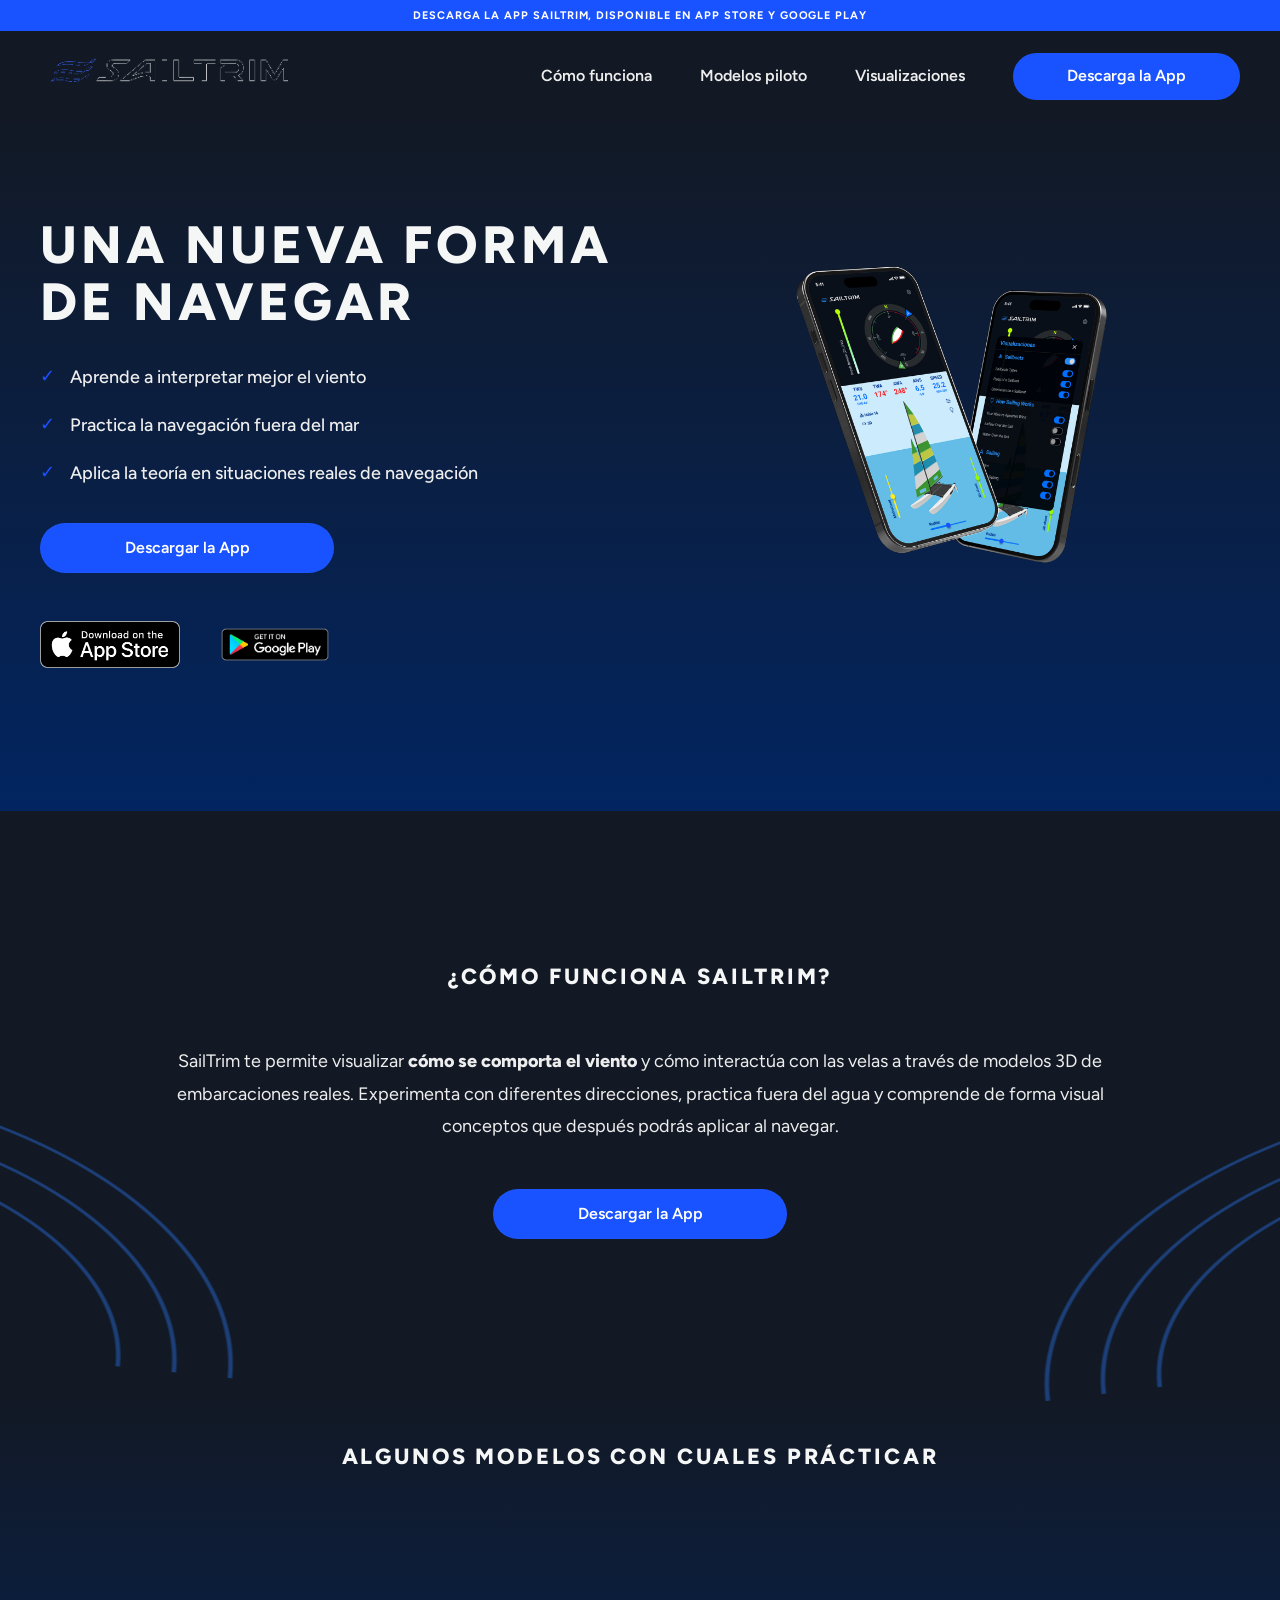
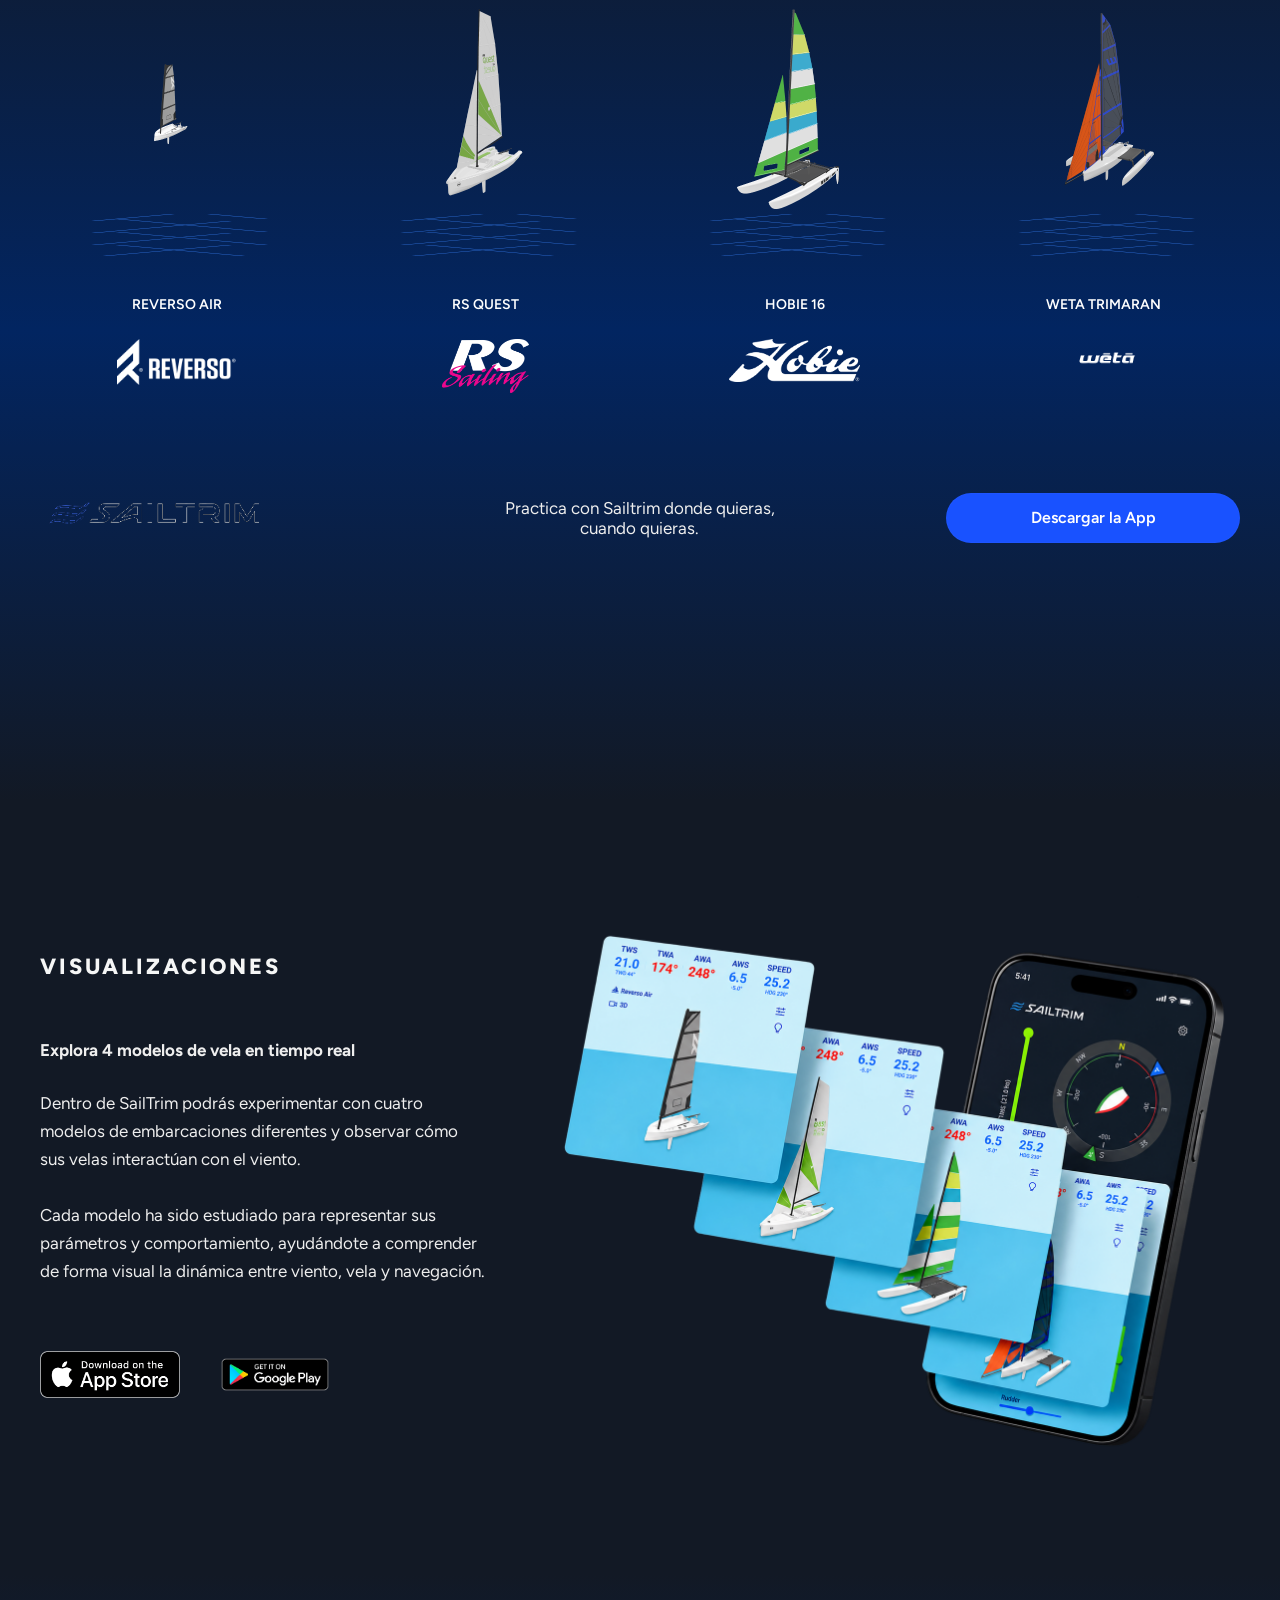
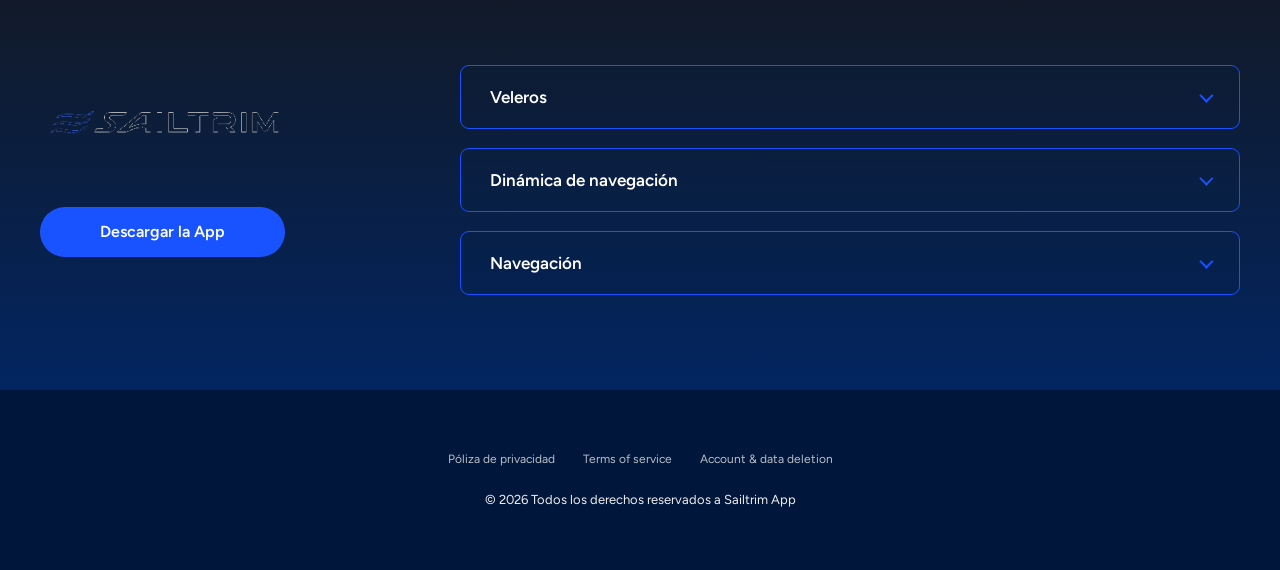
==== index.html @ f1d9adfe "Initial commit" ====
<!doctype html>
<html lang="es">
<head>
  <meta charset="utf-8">
  <meta name="viewport" content="width=device-width, initial-scale=1">
  <meta name="theme-color" content="#121925">
  <meta name="description" content="Sailtrim te ayuda a comprender de forma visual cómo interactúan el viento, las velas y el agua a través de modelos 3D de embarcaciones reales.">
  <title>Sailtrim — Una nueva forma de navegar</title>

  <link rel="preconnect" href="https://fonts.googleapis.com">
  <link rel="preconnect" href="https://fonts.gstatic.com" crossorigin>
  <link href="https://fonts.googleapis.com/css2?family=Figtree:wght@400;500;600;700;800&display=swap" rel="stylesheet">
  <link rel="stylesheet" href="styles.css">
</head>
<body>
  <div class="announcement">DESCARGA LA APP SAILTRIM, DISPONIBLE EN APP STORE Y GOOGLE PLAY</div>

  <header class="site-header">
    <div class="container nav-wrap">
      <a class="brand" href="#top" aria-label="Sailtrim, inicio">
        <img src="assets/sailtrim-logo.png" alt="Sailtrim">
      </a>

      <button class="menu-toggle" type="button" aria-expanded="false" aria-controls="main-nav" aria-label="Abrir menú">
        <span></span><span></span><span></span>
      </button>

      <nav id="main-nav" class="main-nav" aria-label="Navegación principal">
        <a href="#como-funciona">Cómo funciona</a>
        <a href="#modelos">Modelos piloto</a>
        <a href="#visualizaciones">Visualizaciones</a>
        <a class="button button-small" href="#descarga">Descarga la App</a>
      </nav>
    </div>
  </header>

  <main id="top">
    <section class="hero section-gradient">
      <div class="container hero-grid">
        <h1>UNA NUEVA FORMA<br>DE NAVEGAR</h1>

        <div class="hero-media" aria-hidden="true">
          <img src="assets/hero-phones.png" alt="">
        </div>

        <ul class="hero-points">
          <li>Aprende a interpretar mejor el viento</li>
          <li>Practica la navegación fuera del mar</li>
          <li>Aplica la teoría en situaciones reales de navegación</li>
        </ul>

        <a class="button hero-button" href="#descarga">Descargar la App</a>

        <div class="store-badges" aria-label="Tiendas de aplicaciones">
          <a href="#descarga" aria-label="App Store"><img src="assets/app-store.png" alt="Download on the App Store"></a>
          <a href="#descarga" aria-label="Google Play"><img src="assets/google-play.png" alt="Get it on Google Play"></a>
        </div>
      </div>
    </section>

    <section id="como-funciona" class="how-section wave-section">
      <div class="container narrow center">
        <h2>¿CÓMO FUNCIONA SAILTRIM?</h2>
        <p>SailTrim te permite visualizar <strong>cómo se comporta el viento</strong> y cómo interactúa con las velas a través de modelos 3D de embarcaciones reales. Experimenta con diferentes direcciones, practica fuera del agua y comprende de forma visual conceptos que después podrás aplicar al navegar.</p>
        <a class="button" href="#descarga">Descargar la App</a>
      </div>
    </section>

    <section id="modelos" class="boats-section section-gradient-long">
      <div class="container">
        <h2>ALGUNOS MODELOS CON CUALES PRÁCTICAR</h2>

        <div class="boat-grid">
          <article class="boat-card">
            <div class="boat-image"><img src="assets/reverso-air.png" alt="Reverso Air"></div>
            <h3>REVERSO AIR</h3>
            <img class="maker-logo reverso-logo" src="assets/reverso-logo.png" alt="Reverso">
          </article>

          <article class="boat-card">
            <div class="boat-image"><img src="assets/rs-quest.png" alt="RS Quest"></div>
            <h3>RS QUEST</h3>
            <img class="maker-logo rs-logo" src="assets/rs-sailing-logo.png" alt="RS Sailing">
          </article>

          <article class="boat-card">
            <div class="boat-image"><img src="assets/hobie-16.png" alt="Hobie 16"></div>
            <h3>HOBIE 16</h3>
            <img class="maker-logo hobie-logo" src="assets/hobie-logo.png" alt="Hobie">
          </article>

          <article class="boat-card">
            <div class="boat-image"><img src="assets/weta-trimaran.png" alt="Weta Trimaran"></div>
            <h3>WETA TRIMARAN</h3>
            <img class="maker-logo weta-logo" src="assets/weta-logo.png" alt="Weta">
          </article>
        </div>

        <div class="mid-cta" id="descarga">
          <img class="mid-logo" src="assets/sailtrim-logo.png" alt="Sailtrim">
          <p>Practica con Sailtrim donde quieras,<br>cuando quieras.</p>
          <a class="button" href="#stores">Descargar la App</a>
        </div>
      </div>
    </section>

    <section id="visualizaciones" class="visual-section">
      <div class="container visual-grid">
        <div class="visual-copy">
          <h2>VISUALIZACIONES</h2>
          <h3>Explora 4 modelos de vela en tiempo real</h3>
          <p>Dentro de SailTrim podrás experimentar con cuatro modelos de embarcaciones diferentes y observar cómo sus velas interactúan con el viento.</p>
          <p>Cada modelo ha sido estudiado para representar sus parámetros y comportamiento, ayudándote a comprender de forma visual la dinámica entre viento, vela y navegación.</p>
          <div id="stores" class="store-badges visual-badges">
            <a href="#" class="placeholder-link" aria-label="App Store"><img src="assets/app-store.png" alt="Download on the App Store"></a>
            <a href="#" class="placeholder-link" aria-label="Google Play"><img src="assets/google-play.png" alt="Get it on Google Play"></a>
          </div>
        </div>

        <div class="visual-media" aria-hidden="true">
          <img src="assets/visualizations.png" alt="">
        </div>
      </div>
    </section>

    <section class="learning-section section-gradient-bottom">
      <div class="container learning-grid">
        <div class="learning-brand">
          <img src="assets/sailtrim-logo.png" alt="Sailtrim">
          <a class="button" href="#stores">Descargar la App</a>
        </div>

        <div class="accordions">
          <details>
            <summary><span>Veleros</span><span class="chevron" aria-hidden="true"></span></summary>
            <p>Conoce los distintos tipos de veleros, sus partes esenciales y cómo orientarte a bordo para entender mejor tu embarcación antes de navegar.</p>
          </details>
          <details>
            <summary><span>Dinámica de navegación</span><span class="chevron" aria-hidden="true"></span></summary>
            <p>Explora cómo el viento, las velas y el agua trabajan en conjunto para generar el movimiento del velero y hacer posible la navegación.</p>
          </details>
          <details>
            <summary><span>Navegación</span><span class="chevron" aria-hidden="true"></span></summary>
            <p>Aprende a ajustar las velas, realizar maniobras y reconocer los distintos rumbos respecto al viento para poner en práctica los fundamentos de la navegación.</p>
          </details>
        </div>
      </div>
    </section>

    <section class="mobile-download-strip">
      <div class="container">
        <div class="mobile-download-row">
          <div class="round-mark" aria-hidden="true">≋</div>
          <p>Practica Sailtrim<br>donde quieras, cuando quieras.</p>
        </div>
        <a class="button" href="#stores">Descargar la App</a>
        <div class="store-badges">
          <a href="#" class="placeholder-link" aria-label="App Store"><img src="assets/app-store.png" alt="Download on the App Store"></a>
          <a href="#" class="placeholder-link" aria-label="Google Play"><img src="assets/google-play.png" alt="Get it on Google Play"></a>
        </div>
      </div>
    </section>
  </main>

  <footer class="site-footer">
    <div class="container footer-inner">
      <nav class="legal-links" aria-label="Enlaces legales">
        <a href="#" class="placeholder-link">Póliza de privacidad</a>
        <a href="#" class="placeholder-link">Terms of service</a>
        <a href="#" class="placeholder-link">Account &amp; data deletion</a>
      </nav>
      <p>© 2026 Todos los derechos reservados a Sailtrim App</p>
    </div>
  </footer>

  <script src="script.js"></script>
</body>
</html>
---- styles.css ----
:root {
  --bg: #121925;
  --blue-dark: #00163a;
  --blue-mid: #022561;
  --blue: #1952ff;
  --blue-soft: #3360ac;
  --text: #eeeeee;
  --text-strong: #f5f6f6;
  --muted: #d9dce3;
  --max: 1280px;
  --radius: 999px;
}

* { box-sizing: border-box; }
html { scroll-behavior: smooth; background: var(--bg); }
body {
  margin: 0;
  color: var(--text);
  background: var(--bg);
  font-family: "Figtree", system-ui, -apple-system, BlinkMacSystemFont, "Segoe UI", sans-serif;
  font-size: 18px;
  line-height: 1.55;
  -webkit-font-smoothing: antialiased;
  overflow-x: hidden;
}
img { display: block; max-width: 100%; }
a { color: inherit; }
button, a { -webkit-tap-highlight-color: transparent; }

.container {
  width: min(calc(100% - 80px), var(--max));
  margin-inline: auto;
}
.narrow { max-width: 940px; }
.center { text-align: center; }

.announcement {
  height: 31px;
  display: grid;
  place-items: center;
  padding-inline: 20px;
  background: var(--blue);
  color: white;
  font-size: 11px;
  line-height: 1;
  font-weight: 700;
  letter-spacing: .085em;
  text-align: center;
}

.site-header {
  height: 90px;
  background: var(--bg);
  position: relative;
  z-index: 20;
}
.nav-wrap {
  height: 100%;
  display: flex;
  align-items: center;
  justify-content: space-between;
  gap: 48px;
}
.brand img { width: 255px; height: auto; }
.main-nav {
  display: flex;
  align-items: center;
  gap: 48px;
  font-size: 16px;
  font-weight: 600;
}
.main-nav > a:not(.button) {
  text-decoration: none;
  white-space: nowrap;
  transition: opacity .2s ease;
}
.main-nav > a:not(.button):hover { opacity: .72; }
.menu-toggle { display: none; }

.button {
  display: inline-flex;
  align-items: center;
  justify-content: center;
  min-width: 294px;
  min-height: 50px;
  padding: 12px 28px;
  border: 0;
  border-radius: var(--radius);
  background: var(--blue);
  color: white;
  text-decoration: none;
  font-size: 16px;
  font-weight: 600;
  line-height: 1;
  box-shadow: 0 0 0 1px rgba(255,255,255,.02) inset;
  transition: transform .18s ease, filter .18s ease;
}
.button:hover { transform: translateY(-1px); filter: brightness(1.08); }
.button-small { min-width: 227px; min-height: 47px; }

.section-gradient {
  background: linear-gradient(180deg, var(--bg) 0%, var(--blue-mid) 100%);
}
.hero {
  min-height: 690px;
  padding: 60px 0 75px;
}
.hero-grid {
  display: grid;
  grid-template-columns: minmax(0, 1fr) minmax(480px, .95fr);
  grid-template-rows: auto auto auto auto;
  grid-template-areas:
    "heading media"
    "points media"
    "button media"
    "badges media";
  column-gap: 76px;
  align-items: start;
}
.hero h1 {
  grid-area: heading;
  margin: 36px 0 34px;
  color: var(--text-strong);
  font-size: clamp(46px, 4.1vw, 64px);
  line-height: 1.08;
  letter-spacing: .08em;
  font-weight: 800;
}
.hero-media {
  grid-area: media;
  align-self: center;
  justify-self: end;
  width: min(100%, 600px);
  margin-top: -24px;
}
.hero-media img { width: 100%; }
.hero-points {
  grid-area: points;
  list-style: none;
  margin: 0 0 35px;
  padding: 0;
  display: grid;
  gap: 20px;
  font-size: 18px;
  font-weight: 500;
}
.hero-points li {
  position: relative;
  padding-left: 30px;
}
.hero-points li::before {
  content: "✓";
  position: absolute;
  left: 0;
  top: -1px;
  color: var(--blue);
  font-weight: 700;
}
.hero-button { grid-area: button; justify-self: start; margin-bottom: 48px; }
.store-badges {
  grid-area: badges;
  display: flex;
  align-items: center;
  gap: 34px;
}
.store-badges a { display: block; }
.store-badges img { width: auto; height: 47px; }

.how-section {
  min-height: 590px;
  display: flex;
  align-items: center;
  padding: 92px 0 102px;
  position: relative;
  isolation: isolate;
  background: var(--bg);
  overflow: hidden;
}
.wave-section::before,
.wave-section::after {
  content: "";
  position: absolute;
  width: 470px;
  height: 260px;
  opacity: .55;
  background:
    radial-gradient(120% 120% at 0 100%, transparent 60%, #255ebc 60.4% 60.8%, transparent 61.2%),
    radial-gradient(120% 120% at 0 100%, transparent 70%, #255ebc 70.4% 70.8%, transparent 71.2%),
    radial-gradient(120% 120% at 0 100%, transparent 80%, #255ebc 80.4% 80.8%, transparent 81.2%);
  pointer-events: none;
  z-index: -1;
}
.wave-section::before { left: -210px; bottom: 45px; transform: rotate(6deg); }
.wave-section::after { right: -205px; bottom: 26px; transform: scaleX(-1) rotate(7deg); }
.how-section h2,
.boats-section > .container > h2,
.visual-copy h2 {
  margin: 0;
  color: var(--text-strong);
  font-size: 22px;
  line-height: 1.25;
  letter-spacing: .13em;
  font-weight: 800;
}
.how-section p {
  margin: 55px auto 47px;
  max-width: 930px;
  font-size: 18px;
  line-height: 1.8;
}
.how-section strong { font-weight: 800; }

.section-gradient-long {
  background: linear-gradient(180deg, var(--bg) 0%, var(--blue-mid) 53%, var(--bg) 100%);
}
.boats-section {
  padding: 42px 0 110px;
  min-height: 1000px;
}
.boats-section > .container > h2 {
  text-align: center;
  margin-bottom: 60px;
}
.boat-grid {
  display: grid;
  grid-template-columns: repeat(4, minmax(0, 1fr));
  gap: 36px;
}
.boat-card {
  min-width: 0;
  text-align: center;
  display: flex;
  flex-direction: column;
  align-items: center;
}
.boat-image {
  width: 100%;
  height: 350px;
  display: grid;
  place-items: center;
  position: relative;
}
.boat-image::after {
  content: "";
  position: absolute;
  left: 7%;
  right: 7%;
  bottom: 25px;
  height: 42px;
  opacity: .55;
  background:
    linear-gradient(175deg, transparent 44%, #255ebc 45% 47%, transparent 48%) 0 7px / 100% 12px,
    linear-gradient(185deg, transparent 44%, #255ebc 45% 47%, transparent 48%) 0 18px / 100% 13px;
}
.boat-image img {
  max-width: 94%;
  max-height: 345px;
  position: relative;
  z-index: 1;
  object-fit: contain;
}
.boat-card h3 {
  margin: 13px 0 24px;
  color: white;
  font-size: 14px;
  font-weight: 600;
}
.maker-logo { object-fit: contain; height: 46px; width: auto; }
.rs-logo { height: 54px; }
.hobie-logo { height: 43px; }
.weta-logo { height: 38px; }

.mid-cta {
  margin-top: 100px;
  display: grid;
  grid-template-columns: 1fr 1fr 1fr;
  align-items: center;
  gap: 40px;
}
.mid-logo { width: 225px; justify-self: start; }
.mid-cta p {
  margin: 0;
  text-align: center;
  font-size: 17px;
  line-height: 1.2;
}
.mid-cta .button { justify-self: end; }

.visual-section {
  padding: 95px 0 120px;
  background: var(--bg);
}
.visual-grid {
  display: grid;
  grid-template-columns: minmax(0, .78fr) minmax(500px, 1.22fr);
  align-items: center;
  gap: 55px;
}
.visual-copy { max-width: 520px; }
.visual-copy h2 { margin-bottom: 56px; }
.visual-copy h3 {
  margin: 0 0 26px;
  font-size: 17px;
  font-weight: 700;
}
.visual-copy p {
  margin: 0 0 28px;
  line-height: 1.65;
  font-size: 17px;
}
.visual-badges { margin-top: 65px; }
.visual-media img { width: 100%; }

.section-gradient-bottom {
  background: linear-gradient(180deg, var(--bg) 0%, var(--blue-mid) 100%);
}
.learning-section { padding: 90px 0 95px; }
.learning-grid {
  display: grid;
  grid-template-columns: 340px minmax(0, 1fr);
  gap: 80px;
  align-items: center;
}
.learning-brand {
  display: flex;
  flex-direction: column;
  align-items: flex-start;
  gap: 55px;
}
.learning-brand img { width: 245px; }
.learning-brand .button { min-width: 245px; }
.accordions { display: grid; gap: 19px; }
details {
  border: 1px solid var(--blue);
  border-radius: 9px;
  overflow: hidden;
  background: rgba(8, 30, 69, .11);
}
summary {
  min-height: 62px;
  padding: 0 29px;
  display: flex;
  align-items: center;
  justify-content: space-between;
  gap: 20px;
  color: white;
  cursor: pointer;
  list-style: none;
  font-size: 17px;
  font-weight: 600;
}
summary::-webkit-details-marker { display: none; }
.chevron {
  width: 10px;
  height: 10px;
  border-right: 2px solid var(--blue);
  border-bottom: 2px solid var(--blue);
  transform: rotate(45deg) translateY(-2px);
  transition: transform .2s ease;
}
details[open] .chevron { transform: rotate(225deg) translate(-2px,-2px); }
details p {
  margin: 0;
  padding: 0 29px 25px;
  color: var(--muted);
  font-size: 16px;
  line-height: 1.55;
}

.mobile-download-strip { display: none; }
.site-footer {
  min-height: 180px;
  display: grid;
  align-items: center;
  background: var(--blue-dark);
}
.footer-inner {
  text-align: center;
  font-size: 13px;
}
.footer-inner p { margin: 0; }
.legal-links {
  display: flex;
  justify-content: center;
  gap: 28px;
  margin-bottom: 22px;
  font-size: 12px;
}
.legal-links a { text-decoration: none; opacity: .78; }
.legal-links a:hover { opacity: 1; }

@media (max-width: 1100px) {
  .container { width: min(calc(100% - 48px), var(--max)); }
  .main-nav { gap: 25px; }
  .brand img { width: 220px; }
  .button-small { min-width: 185px; }
  .hero-grid { grid-template-columns: minmax(0, 1fr) minmax(400px, .9fr); gap: 40px; }
  .boat-grid { gap: 18px; }
  .boat-image { height: 290px; }
  .visual-grid { grid-template-columns: minmax(0, .8fr) minmax(440px, 1.2fr); }
}

@media (max-width: 820px) {
  body { font-size: 15px; }
  .container { width: min(calc(100% - 34px), 680px); }
  .announcement {
    height: 23px;
    padding-inline: 6px;
    font-size: 7.5px;
    letter-spacing: .075em;
  }
  .site-header { height: 63px; }
  .brand img { width: 127px; }
  .menu-toggle {
    width: 38px;
    height: 38px;
    padding: 9px;
    display: flex;
    flex-direction: column;
    justify-content: center;
    gap: 4px;
    border: 0;
    background: transparent;
    cursor: pointer;
  }
  .menu-toggle span { display: block; height: 2px; background: white; border-radius: 2px; }
  .main-nav {
    position: absolute;
    top: 63px;
    left: 0;
    right: 0;
    padding: 20px 18px 24px;
    background: rgba(18,25,37,.98);
    border-top: 1px solid rgba(255,255,255,.08);
    display: none;
    flex-direction: column;
    align-items: stretch;
    gap: 8px;
    box-shadow: 0 20px 45px rgba(0,0,0,.25);
  }
  .main-nav.open { display: flex; }
  .main-nav > a:not(.button) { padding: 10px 6px; }
  .main-nav .button { margin-top: 6px; width: 100%; }

  .button { min-width: 0; width: 100%; min-height: 43px; font-size: 12px; }

  .hero {
    min-height: 0;
    padding: 26px 0 60px;
  }
  .hero-grid {
    display: grid;
    grid-template-columns: 1fr;
    grid-template-areas:
      "heading"
      "media"
      "points"
      "button"
      "badges";
    gap: 0;
  }
  .hero h1 {
    margin: 4px 0 13px;
    text-align: center;
    font-size: 23px;
    line-height: 1.12;
    letter-spacing: .09em;
  }
  .hero-media {
    width: min(100%, 355px);
    margin: -14px auto 0;
    justify-self: center;
  }
  .hero-points {
    margin: 0 auto 25px;
    width: min(100%, 365px);
    gap: 12px;
    font-size: 13px;
  }
  .hero-points li { padding-left: 22px; }
  .hero-button { margin: 0 auto 24px; width: min(100%, 328px); justify-self: center; }
  .store-badges {
    justify-content: space-between;
    width: 100%;
    gap: 18px;
  }
  .store-badges img { height: 31px; max-width: 145px; }

  .how-section {
    min-height: 0;
    padding: 67px 0 66px;
  }
  .how-section h2,
  .boats-section > .container > h2,
  .visual-copy h2 {
    font-size: 15px;
    letter-spacing: .11em;
  }
  .how-section p {
    margin: 31px auto 32px;
    font-size: 13px;
    line-height: 1.55;
  }
  .how-section .button { width: min(100%, 328px); }
  .wave-section::before,
  .wave-section::after { width: 230px; height: 150px; opacity: .45; }
  .wave-section::before { left: -132px; bottom: 8px; }
  .wave-section::after { right: -135px; bottom: 6px; }

  .boats-section { padding: 56px 0 72px; }
  .boats-section > .container > h2 {
    max-width: 300px;
    margin: 0 auto 34px;
    line-height: 1.45;
  }
  .boat-grid { grid-template-columns: 1fr; gap: 34px; }
  .boat-image { height: 350px; }
  .boat-image img { max-height: 340px; max-width: 88%; }
  .boat-image::after { left: 8%; right: 8%; bottom: 18px; }
  .boat-card h3 { margin: 10px 0 15px; font-size: 11px; }
  .maker-logo { height: 34px; }
  .rs-logo { height: 39px; }
  .hobie-logo { height: 31px; }
  .weta-logo { height: 29px; }
  .mid-cta {
    margin-top: 65px;
    grid-template-columns: 1fr;
    gap: 22px;
    justify-items: center;
  }
  .mid-logo { display: none; }
  .mid-cta p { font-size: 12px; }
  .mid-cta .button { justify-self: center; width: min(100%, 328px); }

  .visual-section { padding: 67px 0 78px; }
  .visual-grid { grid-template-columns: 1fr; gap: 35px; }
  .visual-copy { max-width: none; }
  .visual-copy h2 { margin-bottom: 30px; text-align: center; }
  .visual-copy h3 { margin-bottom: 20px; font-size: 12px; }
  .visual-copy p { margin-bottom: 17px; font-size: 12px; line-height: 1.52; }
  .visual-badges { display: none; }
  .visual-media { width: calc(100% + 10px); margin-left: -5px; }

  .learning-section { padding: 0 0 60px; }
  .learning-grid { grid-template-columns: 1fr; gap: 50px; }
  .learning-brand { order: 2; align-items: center; gap: 28px; }
  .learning-brand img { width: 205px; }
  .learning-brand .button { width: min(100%, 328px); }
  .accordions { order: 1; gap: 14px; }
  details { border-radius: 6px; }
  summary { min-height: 44px; padding: 0 15px; font-size: 12px; }
  details p { padding: 0 15px 18px; font-size: 11.5px; line-height: 1.5; }

  .mobile-download-strip {
    display: block;
    padding: 0 0 35px;
    background: var(--blue-mid);
  }
  .mobile-download-row {
    display: flex;
    align-items: center;
    justify-content: center;
    gap: 14px;
    margin-bottom: 17px;
  }
  .mobile-download-row p { margin: 0; font-size: 11px; line-height: 1.2; }
  .round-mark {
    width: 37px;
    height: 37px;
    border-radius: 50%;
    background: var(--blue);
    display: grid;
    place-items: center;
    color: white;
    font-size: 27px;
    line-height: 1;
  }
  .mobile-download-strip .button { width: min(100%, 328px); margin: 0 auto 18px; display: flex; }
  .mobile-download-strip .store-badges { width: min(100%, 340px); margin-inline: auto; }

  .site-footer { min-height: 170px; }
  .footer-inner { font-size: 9px; }
  .legal-links {
    margin: 0 auto 30px;
    max-width: 330px;
    display: grid;
    gap: 8px;
    font-size: 10px;
  }
}

@media (max-width: 430px) {
  .container { width: calc(100% - 30px); }
  .boat-image { height: 330px; }
  .hero-media { width: 330px; max-width: 100%; }
  .store-badges img { height: 28px; }
}

@media (prefers-reduced-motion: reduce) {
  html { scroll-behavior: auto; }
  *, *::before, *::after { transition: none !important; }
}
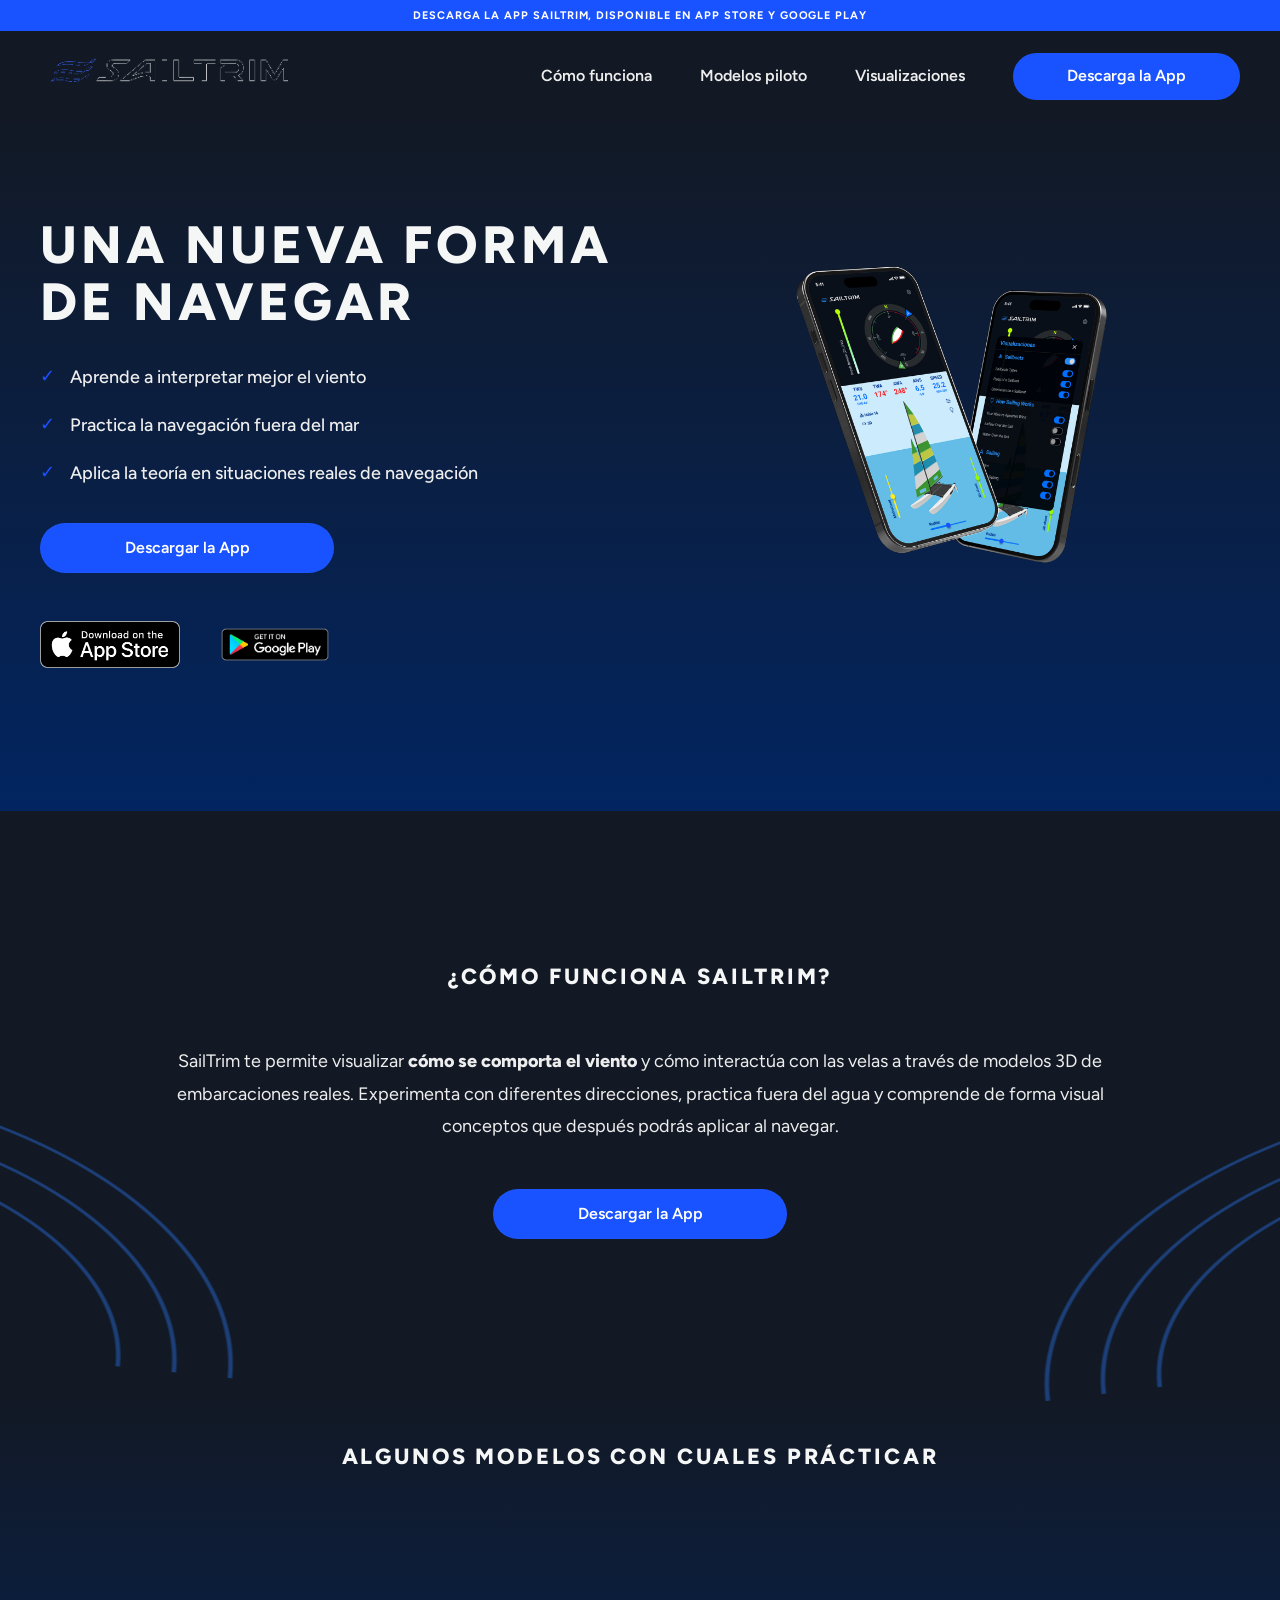
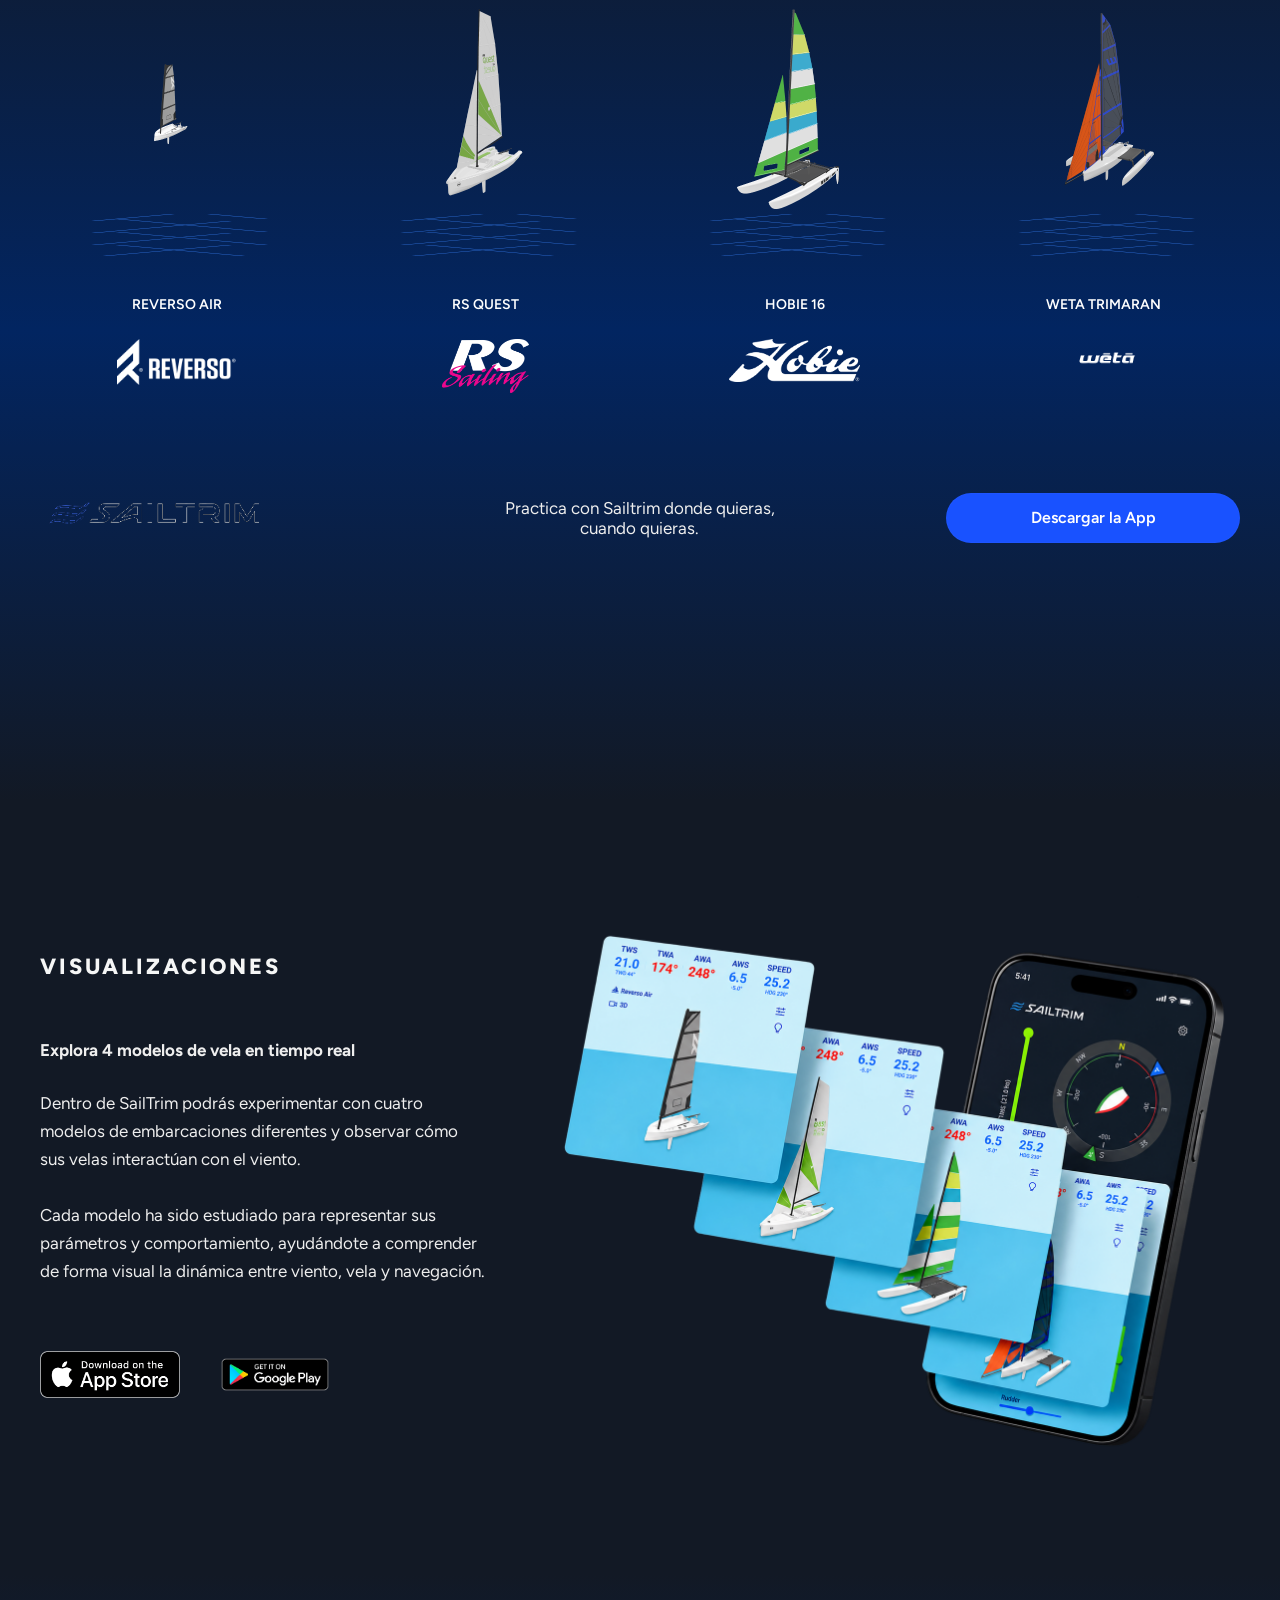
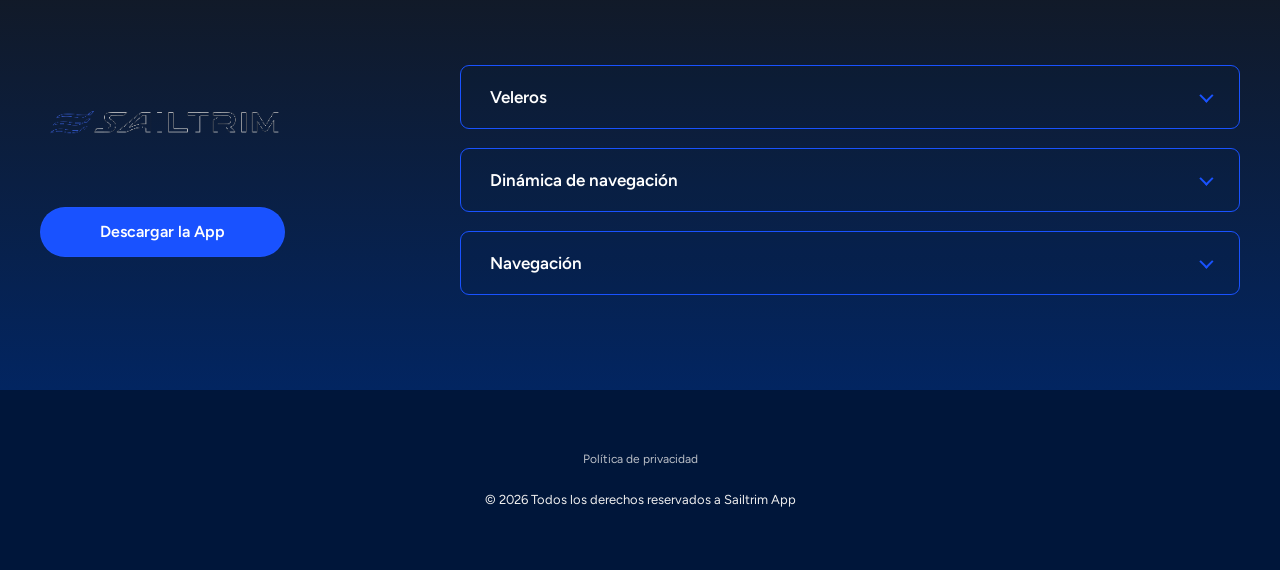
==== commit e724c617: "Add privacy policy and sailtrim QR code image - Introduced a new privacy policy document outlining d" ====
--- a/index.html
+++ b/index.html
@@ -165,9 +165,7 @@
   <footer class="site-footer">
     <div class="container footer-inner">
       <nav class="legal-links" aria-label="Enlaces legales">
-        <a href="#" class="placeholder-link">Póliza de privacidad</a>
-        <a href="#" class="placeholder-link">Terms of service</a>
-        <a href="#" class="placeholder-link">Account &amp; data deletion</a>
+        <a href="privacy.html">Política de privacidad</a>
       </nav>
       <p>© 2026 Todos los derechos reservados a Sailtrim App</p>
     </div>
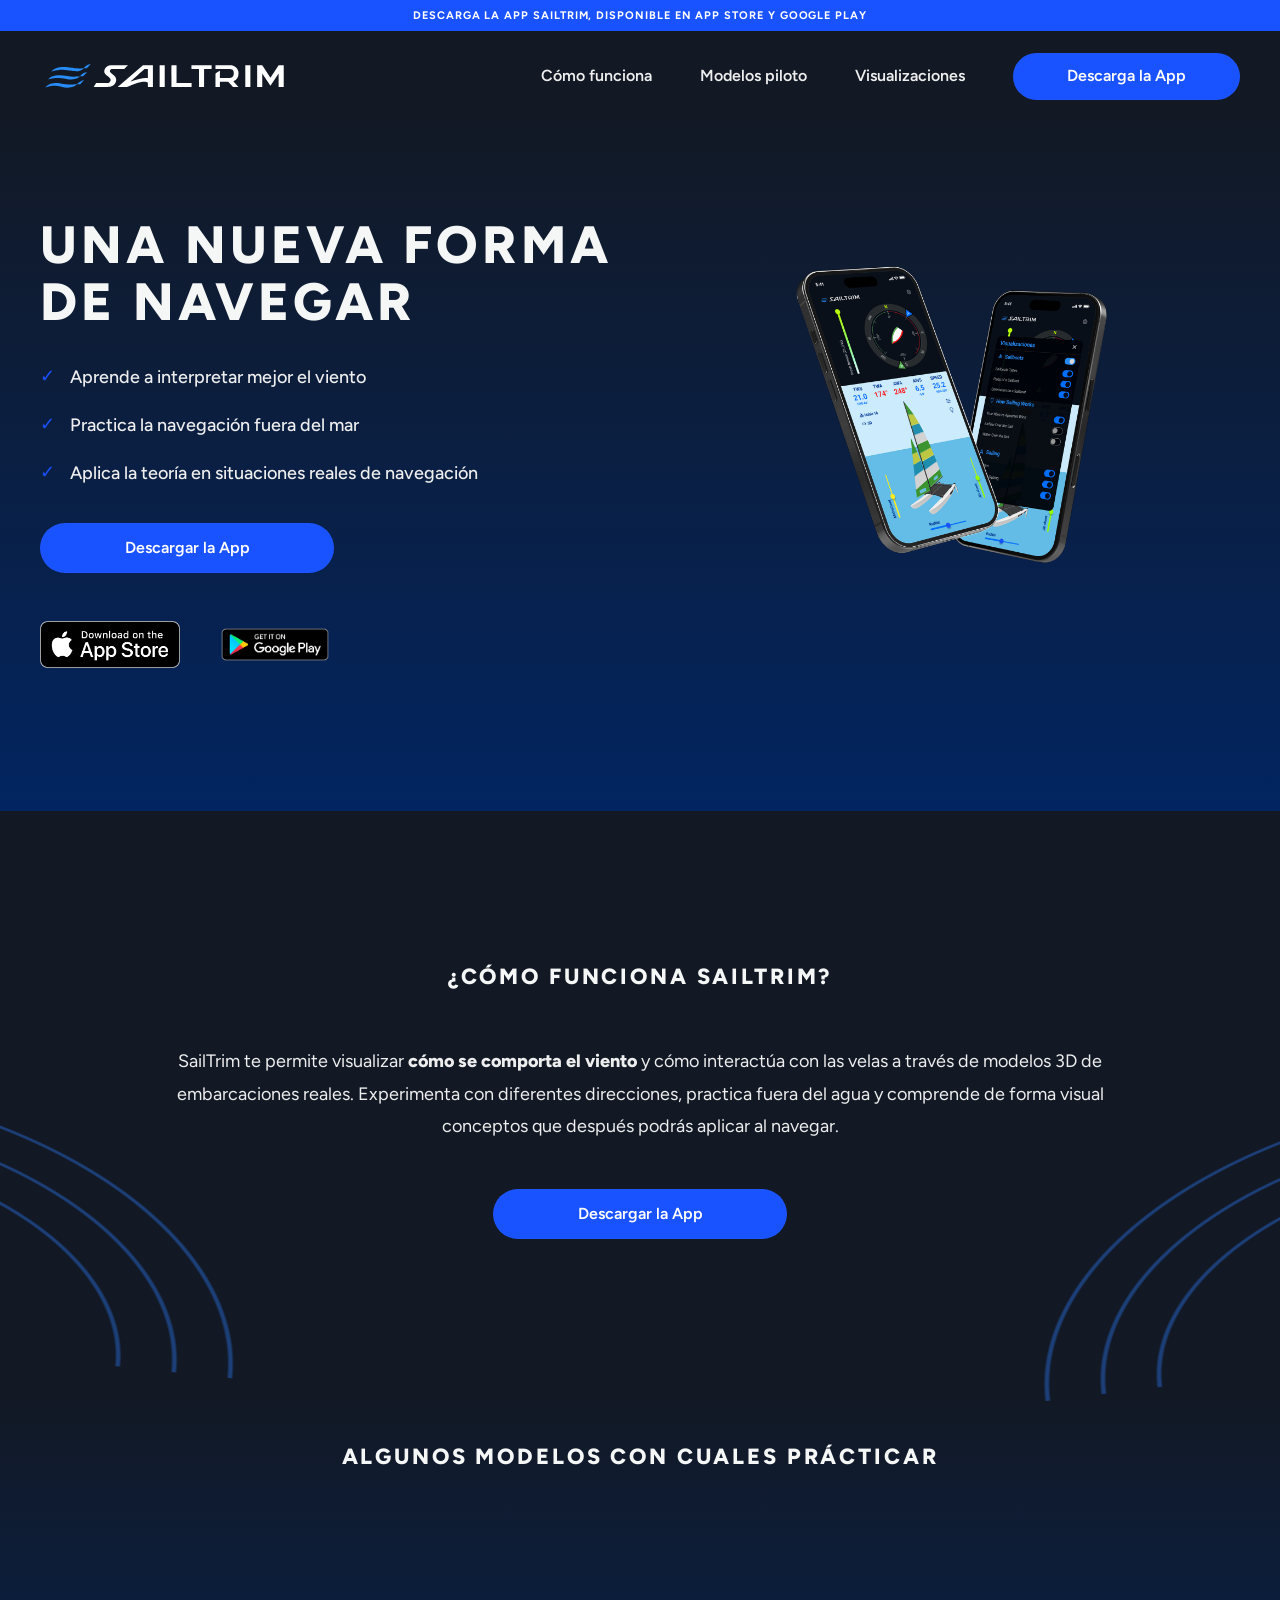
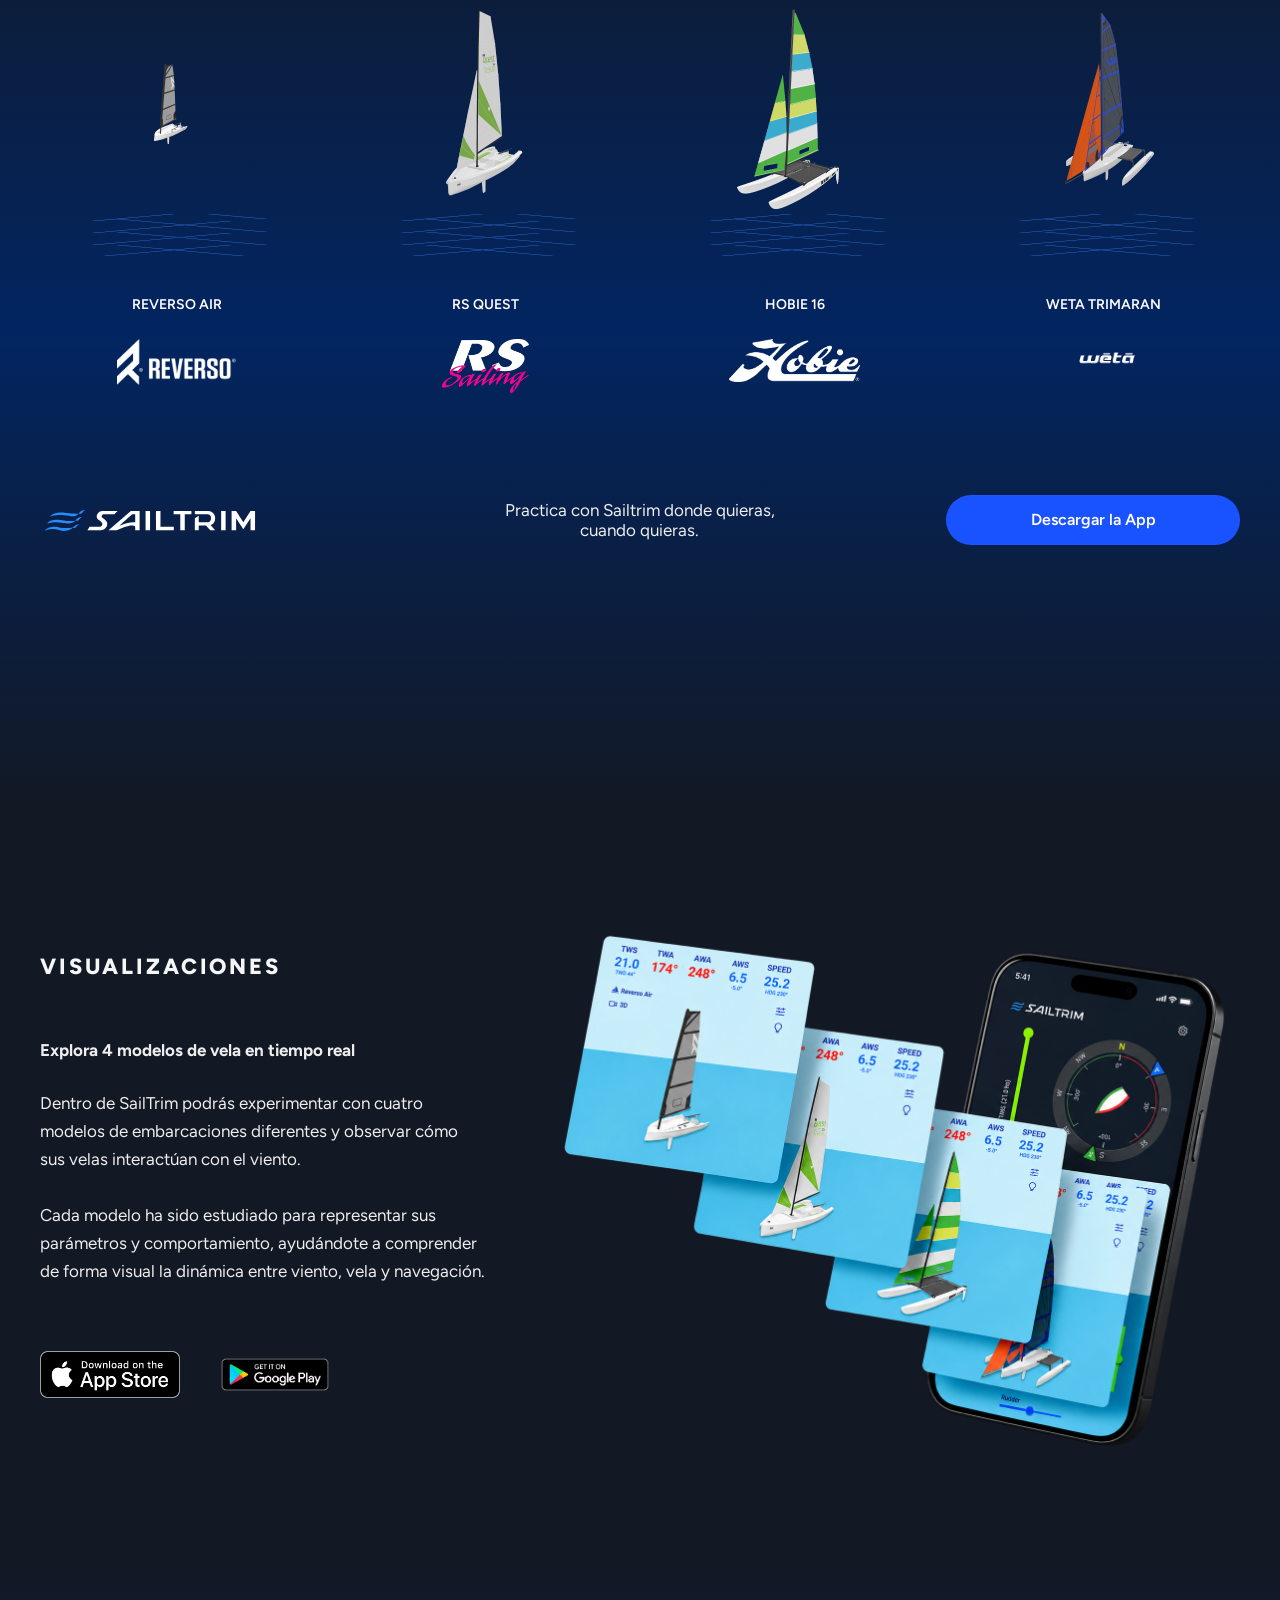
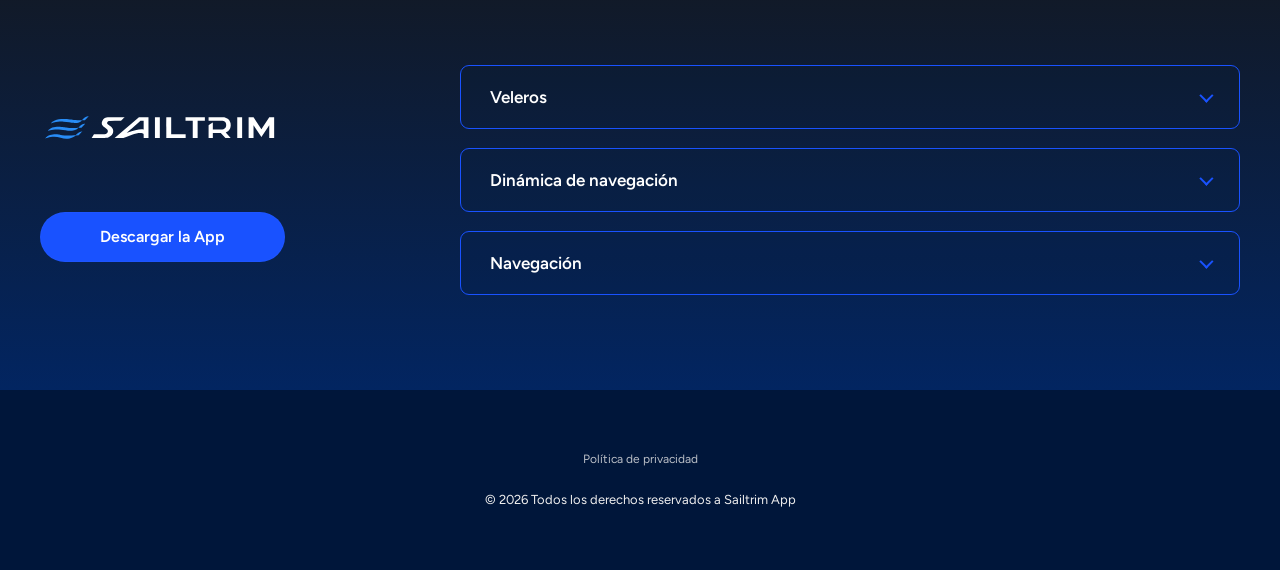
==== commit ddbcdc7e: "Replace sailtrim logo with new SVG version and add favicon" ====
--- a/index.html
+++ b/index.html
@@ -7,6 +7,7 @@
   <meta name="description" content="Sailtrim te ayuda a comprender de forma visual cómo interactúan el viento, las velas y el agua a través de modelos 3D de embarcaciones reales.">
   <title>Sailtrim — Una nueva forma de navegar</title>
 
+  <link rel="icon" type="image/svg+xml" href="assets/logo.svg">
   <link rel="preconnect" href="https://fonts.googleapis.com">
   <link rel="preconnect" href="https://fonts.gstatic.com" crossorigin>
   <link href="https://fonts.googleapis.com/css2?family=Figtree:wght@400;500;600;700;800&display=swap" rel="stylesheet">
@@ -18,7 +19,7 @@
   <header class="site-header">
     <div class="container nav-wrap">
       <a class="brand" href="#top" aria-label="Sailtrim, inicio">
-        <img src="assets/sailtrim-logo.png" alt="Sailtrim">
+        <img src="assets/logo_white.svg" alt="Sailtrim">
       </a>
 
       <button class="menu-toggle" type="button" aria-expanded="false" aria-controls="main-nav" aria-label="Abrir menú">
@@ -97,7 +98,7 @@
         </div>
 
         <div class="mid-cta" id="descarga">
-          <img class="mid-logo" src="assets/sailtrim-logo.png" alt="Sailtrim">
+          <img class="mid-logo" src="assets/logo_white.svg" alt="Sailtrim">
           <p>Practica con Sailtrim donde quieras,<br>cuando quieras.</p>
           <a class="button" href="#stores">Descargar la App</a>
         </div>
@@ -126,7 +127,7 @@
     <section class="learning-section section-gradient-bottom">
       <div class="container learning-grid">
         <div class="learning-brand">
-          <img src="assets/sailtrim-logo.png" alt="Sailtrim">
+          <img src="assets/logo_white.svg" alt="Sailtrim">
           <a class="button" href="#stores">Descargar la App</a>
         </div>
 
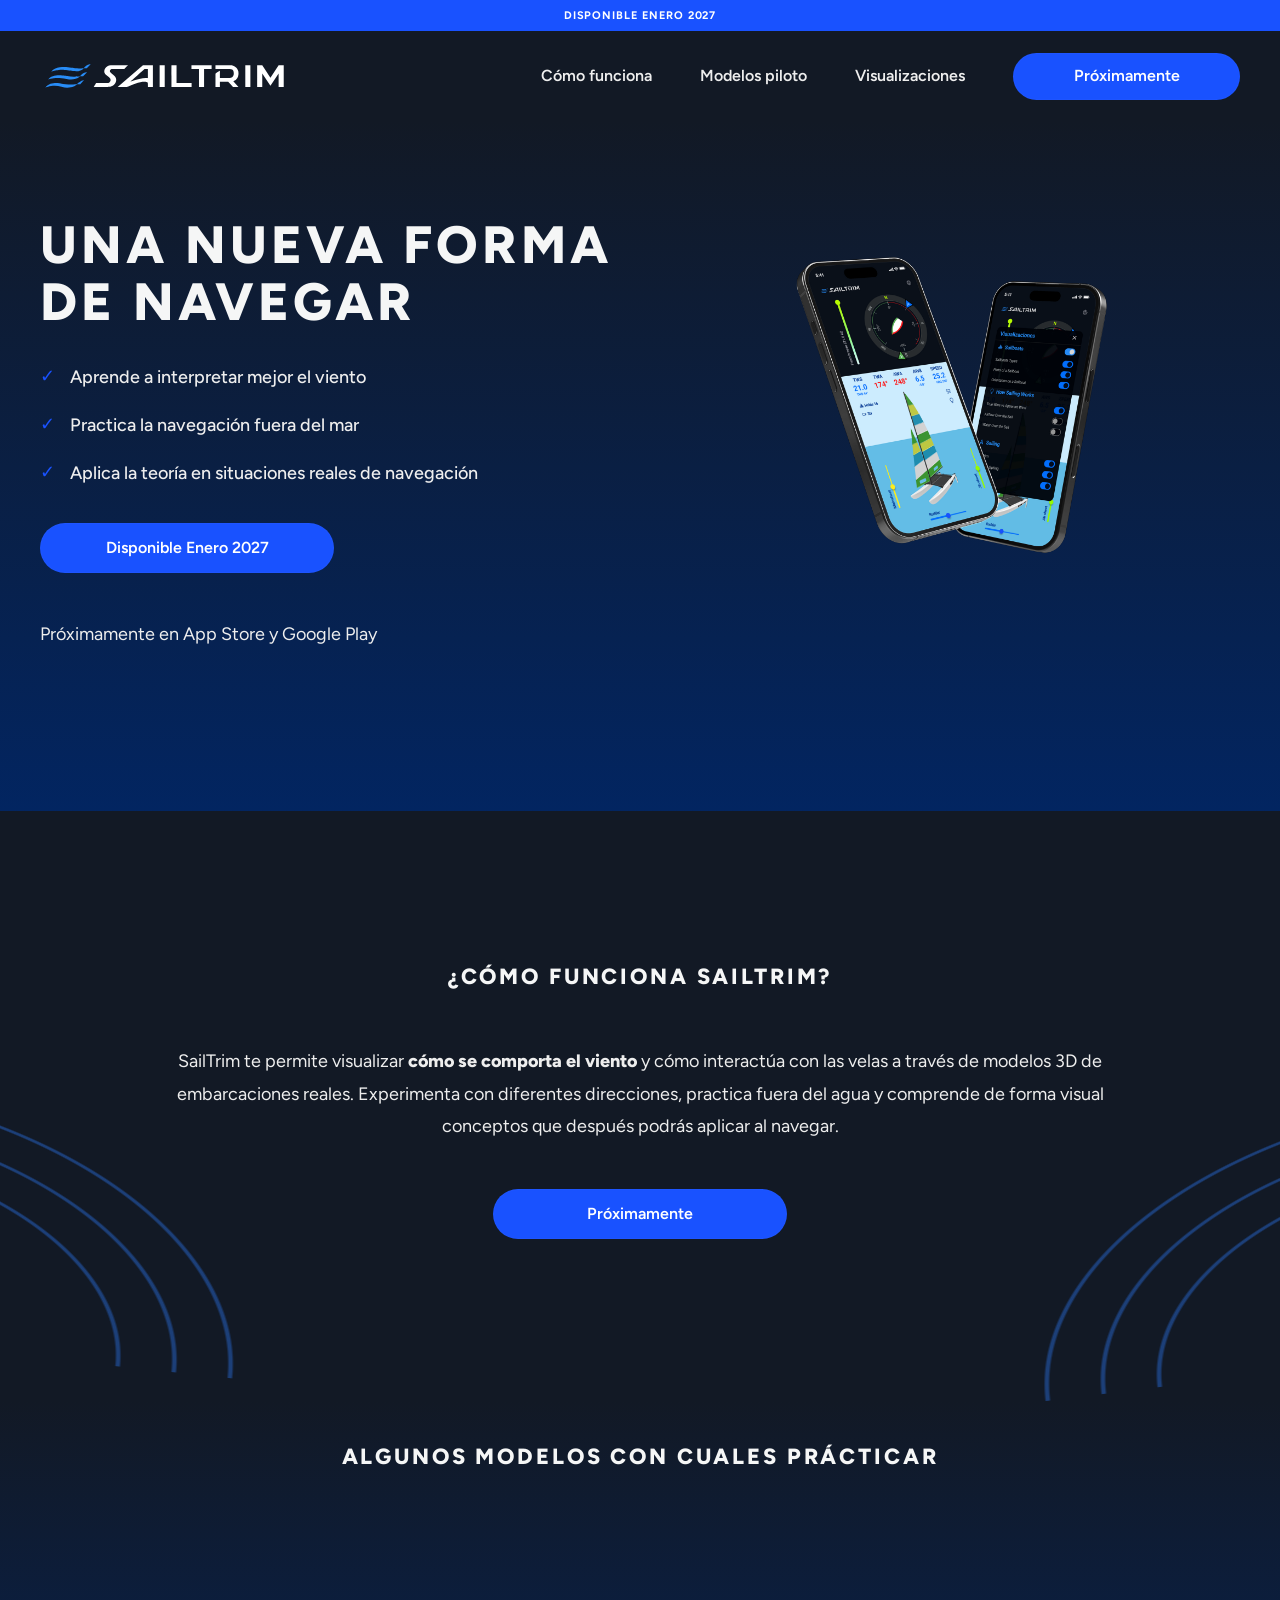
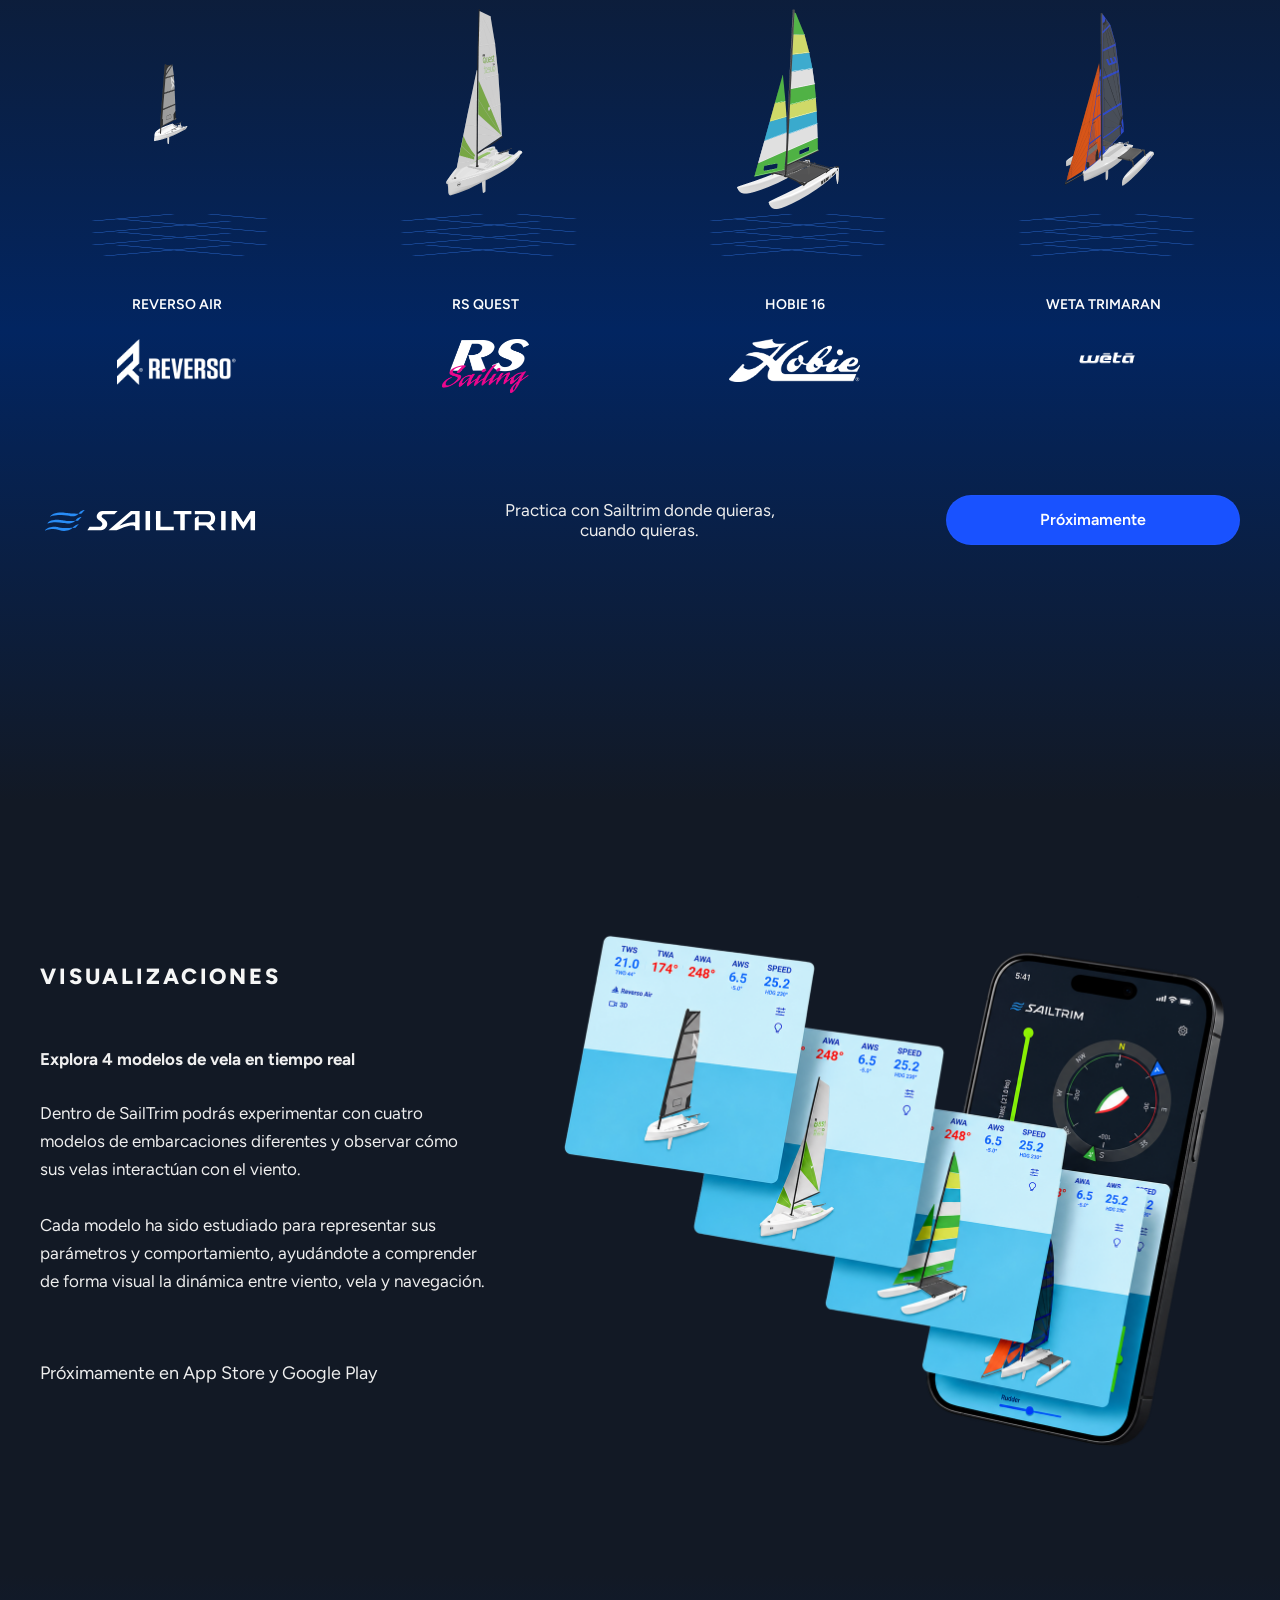
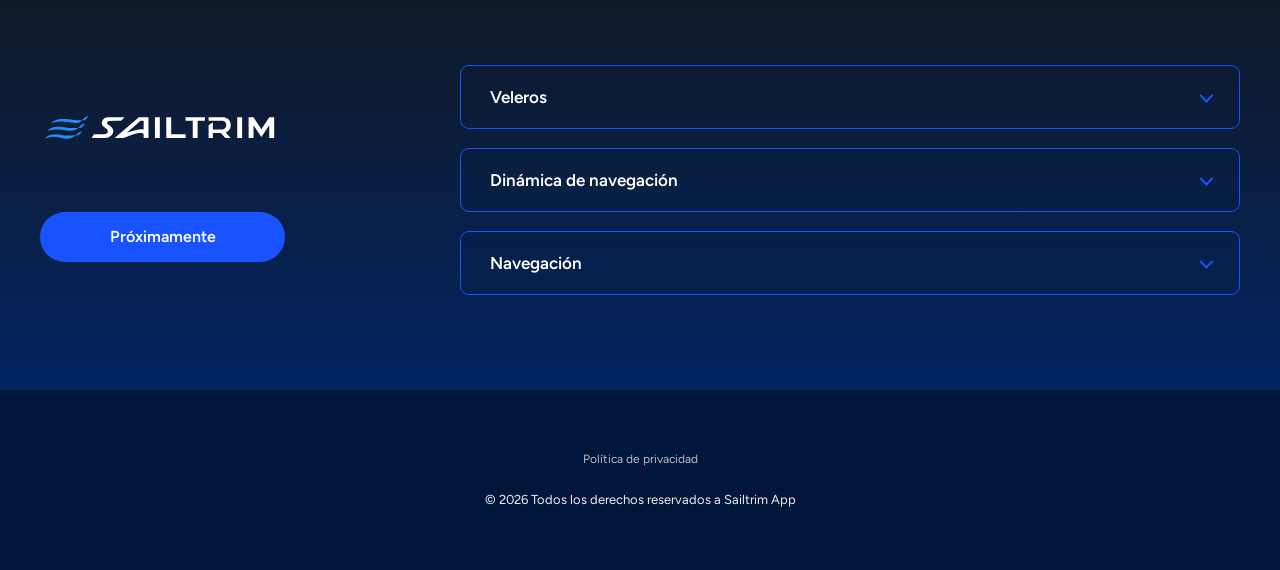
==== commit 23597596: "feat: add initial website structure and privacy policy for Sailtrim app - Created index.html with ma" ====
--- a/index.html
+++ b/index.html
@@ -14,7 +14,7 @@
   <link rel="stylesheet" href="styles.css">
 </head>
 <body>
-  <div class="announcement">DESCARGA LA APP SAILTRIM, DISPONIBLE EN APP STORE Y GOOGLE PLAY</div>
+  <div class="announcement">DISPONIBLE ENERO 2027</div>
 
   <header class="site-header">
     <div class="container nav-wrap">
@@ -30,7 +30,7 @@
         <a href="#como-funciona">Cómo funciona</a>
         <a href="#modelos">Modelos piloto</a>
         <a href="#visualizaciones">Visualizaciones</a>
-        <a class="button button-small" href="#descarga">Descarga la App</a>
+        <span class="button button-small" aria-disabled="true" style="cursor: default;">Próximamente</span>
       </nav>
     </div>
   </header>
@@ -50,11 +50,10 @@
           <li>Aplica la teoría en situaciones reales de navegación</li>
         </ul>
 
-        <a class="button hero-button" href="#descarga">Descargar la App</a>
+        <span class="button hero-button" aria-disabled="true" style="cursor: default;">Disponible Enero 2027</span>
 
-        <div class="store-badges" aria-label="Tiendas de aplicaciones">
-          <a href="#descarga" aria-label="App Store"><img src="assets/app-store.png" alt="Download on the App Store"></a>
-          <a href="#descarga" aria-label="Google Play"><img src="assets/google-play.png" alt="Get it on Google Play"></a>
+        <div class="store-badges" style="flex-wrap: wrap;">
+          <span>Próximamente en App Store y Google Play</span>
         </div>
       </div>
     </section>
@@ -63,7 +62,7 @@
       <div class="container narrow center">
         <h2>¿CÓMO FUNCIONA SAILTRIM?</h2>
         <p>SailTrim te permite visualizar <strong>cómo se comporta el viento</strong> y cómo interactúa con las velas a través de modelos 3D de embarcaciones reales. Experimenta con diferentes direcciones, practica fuera del agua y comprende de forma visual conceptos que después podrás aplicar al navegar.</p>
-        <a class="button" href="#descarga">Descargar la App</a>
+        <span class="button" aria-disabled="true" style="cursor: default;">Próximamente</span>
       </div>
     </section>
 
@@ -100,7 +99,7 @@
         <div class="mid-cta" id="descarga">
           <img class="mid-logo" src="assets/logo_white.svg" alt="Sailtrim">
           <p>Practica con Sailtrim donde quieras,<br>cuando quieras.</p>
-          <a class="button" href="#stores">Descargar la App</a>
+          <span class="button" aria-disabled="true" style="cursor: default;">Próximamente</span>
         </div>
       </div>
     </section>
@@ -112,10 +111,9 @@
           <h3>Explora 4 modelos de vela en tiempo real</h3>
           <p>Dentro de SailTrim podrás experimentar con cuatro modelos de embarcaciones diferentes y observar cómo sus velas interactúan con el viento.</p>
           <p>Cada modelo ha sido estudiado para representar sus parámetros y comportamiento, ayudándote a comprender de forma visual la dinámica entre viento, vela y navegación.</p>
-          <div id="stores" class="store-badges visual-badges">
-            <a href="#" class="placeholder-link" aria-label="App Store"><img src="assets/app-store.png" alt="Download on the App Store"></a>
-            <a href="#" class="placeholder-link" aria-label="Google Play"><img src="assets/google-play.png" alt="Get it on Google Play"></a>
-          </div>
+          <div id="stores" class="store-badges visual-badges" style="flex-wrap: wrap;">
+          <span>Próximamente en App Store y Google Play</span>
+        </div>
         </div>
 
         <div class="visual-media" aria-hidden="true">
@@ -128,7 +126,7 @@
       <div class="container learning-grid">
         <div class="learning-brand">
           <img src="assets/logo_white.svg" alt="Sailtrim">
-          <a class="button" href="#stores">Descargar la App</a>
+          <span class="button" aria-disabled="true" style="cursor: default;">Próximamente</span>
         </div>
 
         <div class="accordions">
@@ -154,10 +152,9 @@
           <div class="round-mark" aria-hidden="true">≋</div>
           <p>Practica Sailtrim<br>donde quieras, cuando quieras.</p>
         </div>
-        <a class="button" href="#stores">Descargar la App</a>
-        <div class="store-badges">
-          <a href="#" class="placeholder-link" aria-label="App Store"><img src="assets/app-store.png" alt="Download on the App Store"></a>
-          <a href="#" class="placeholder-link" aria-label="Google Play"><img src="assets/google-play.png" alt="Get it on Google Play"></a>
+        <span class="button" aria-disabled="true" style="cursor: default;">Próximamente</span>
+        <div class="store-badges" style="flex-wrap: wrap;">
+          <span>Próximamente en App Store y Google Play</span>
         </div>
       </div>
     </section>
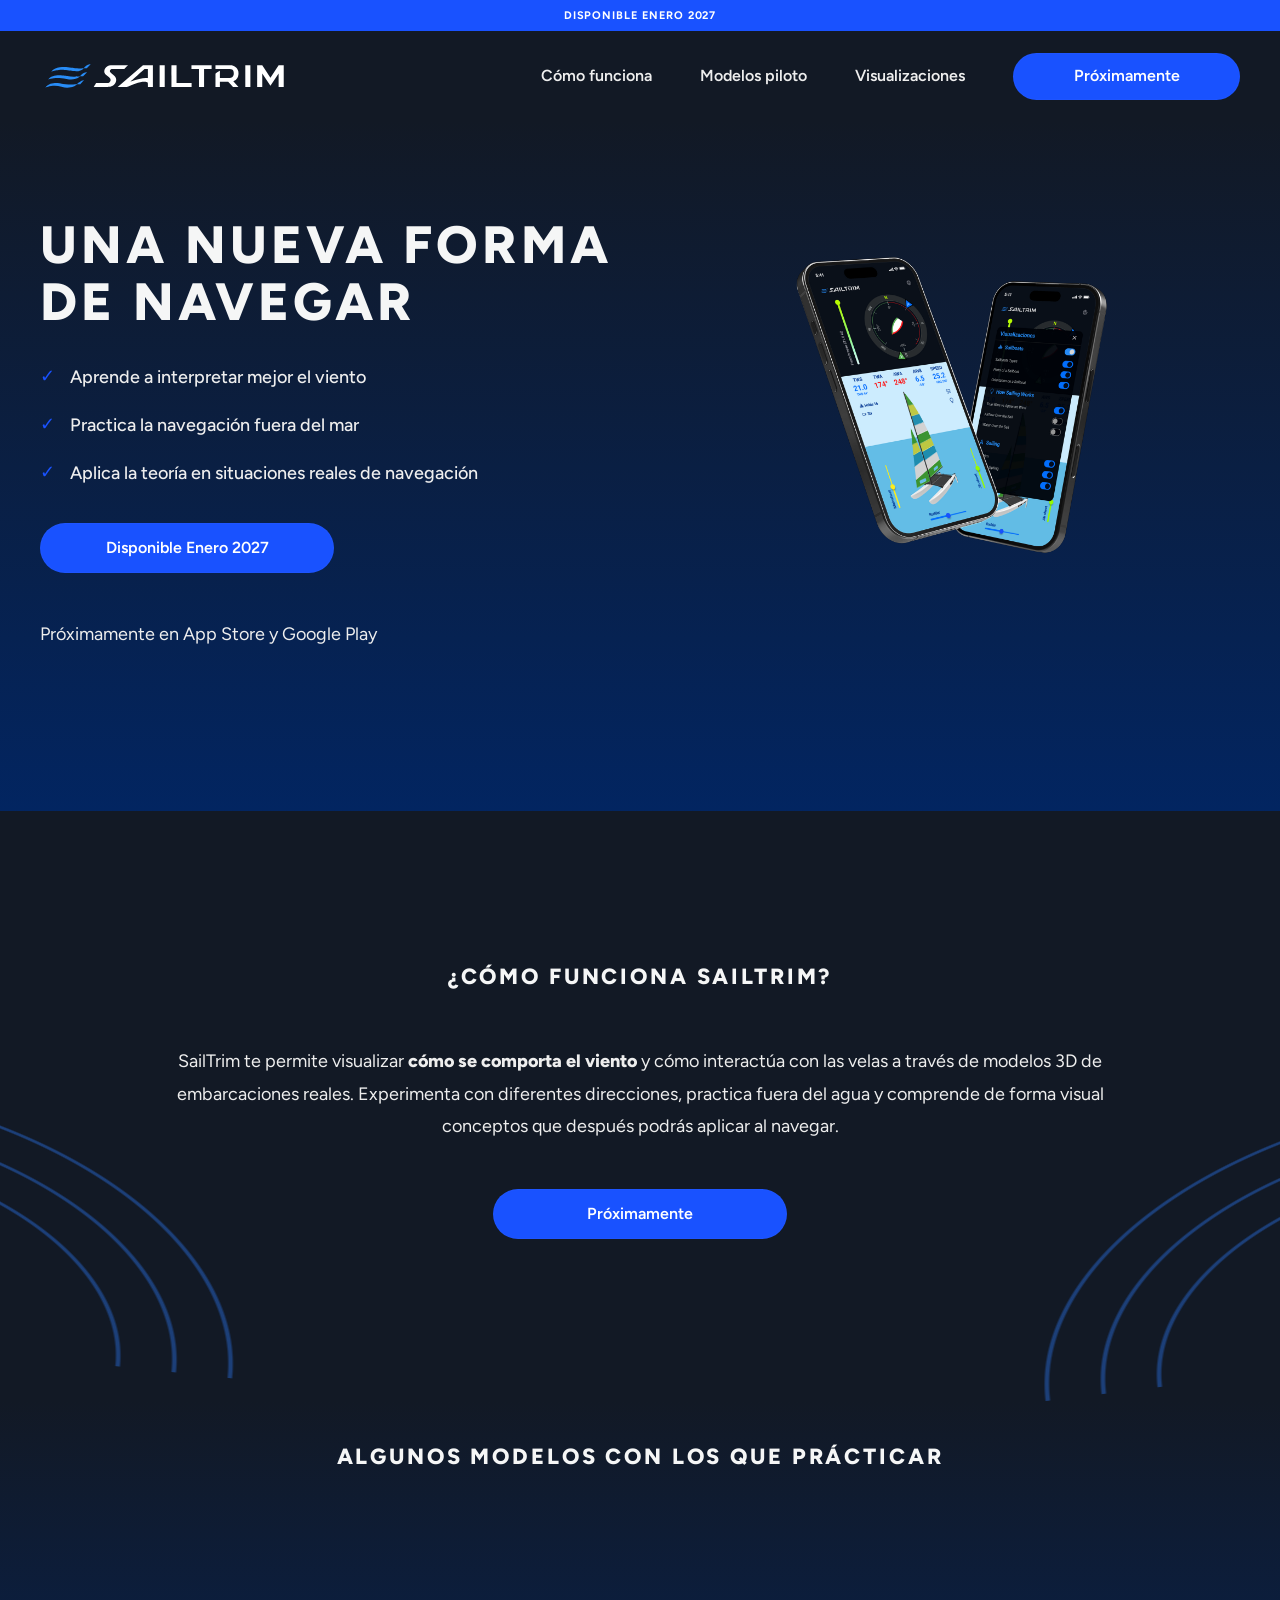
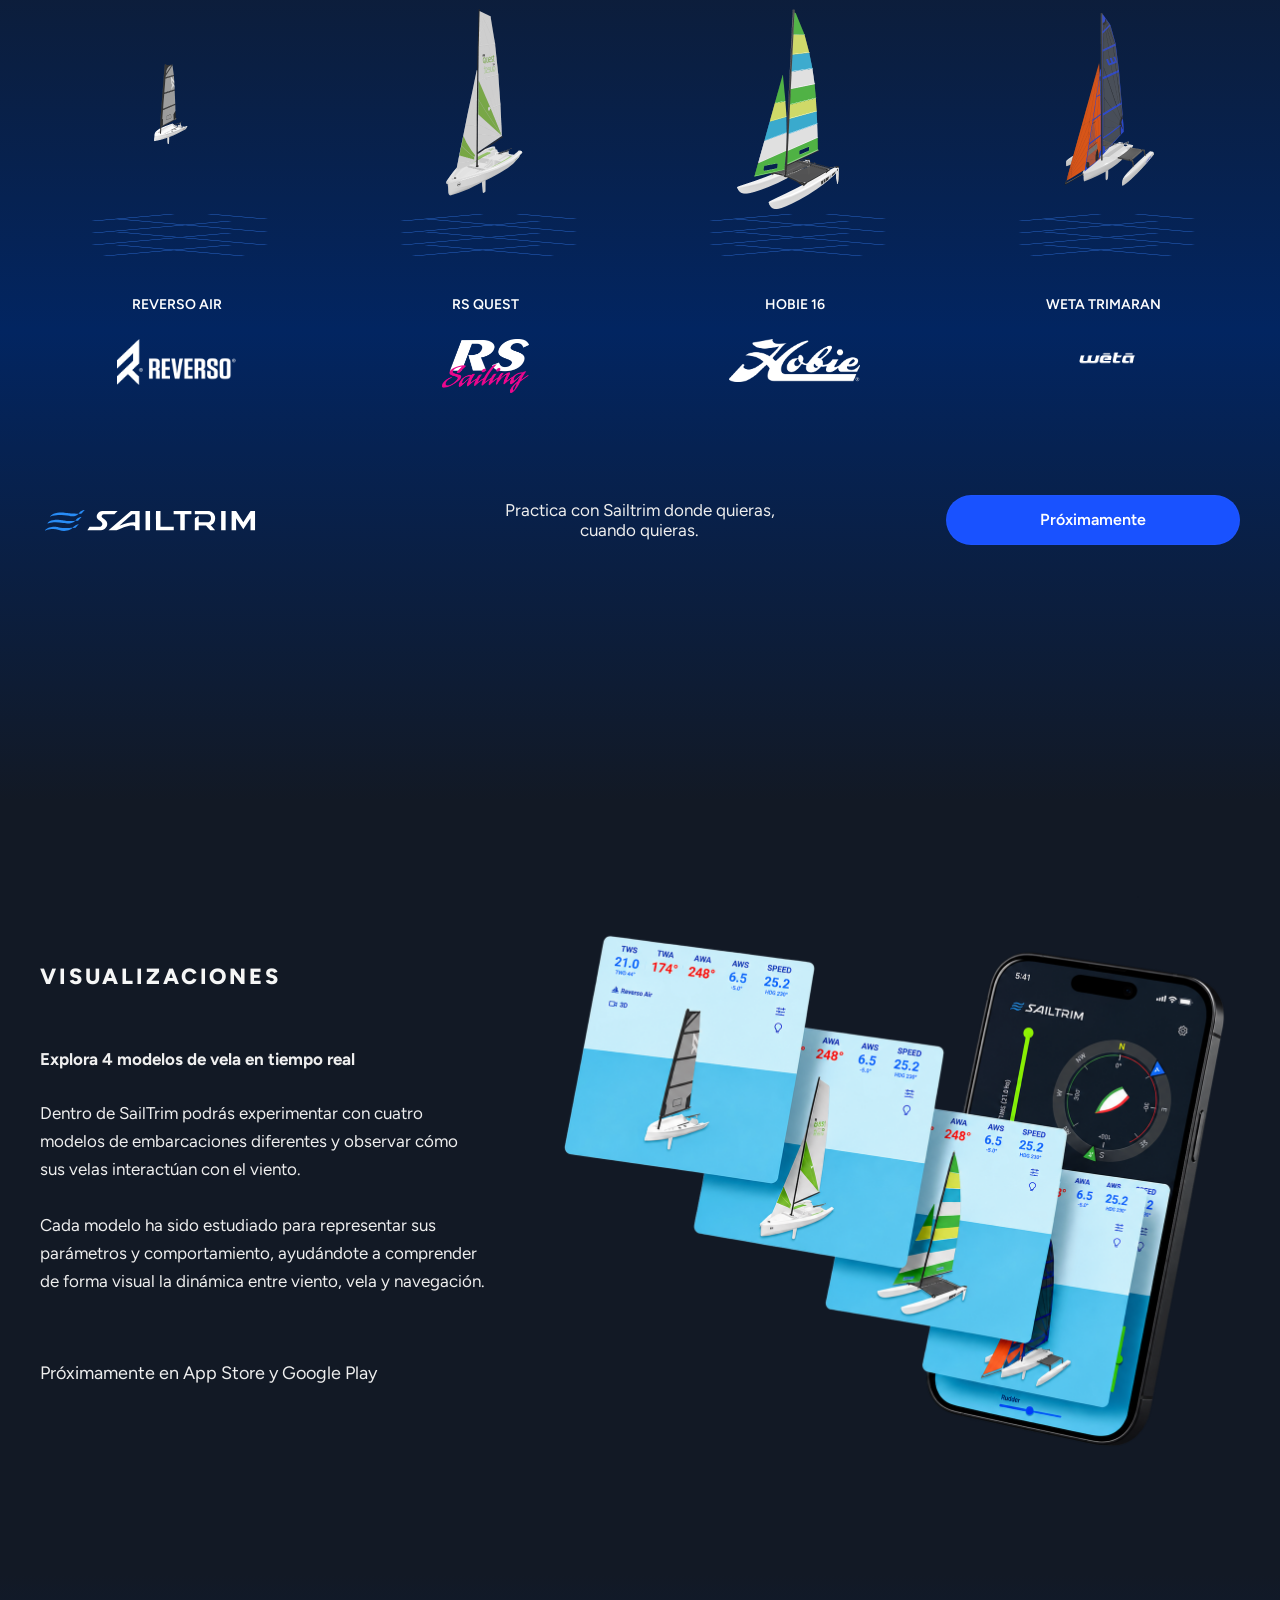
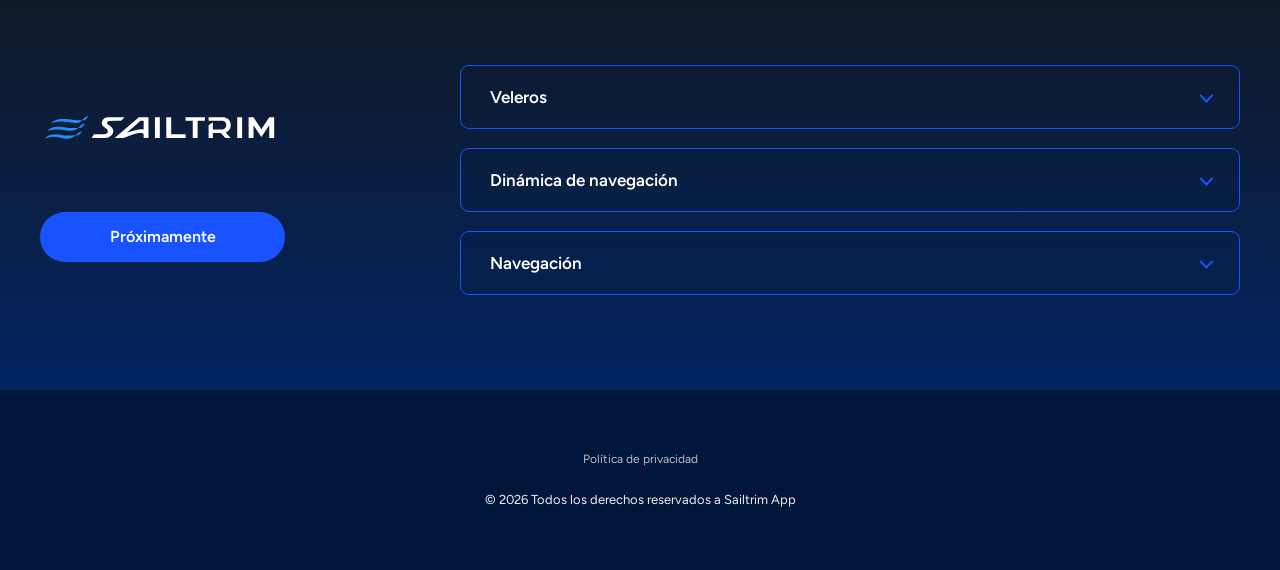
==== commit 5baf41bd: "Test Mac commit" ====
--- a/index.html
+++ b/index.html
@@ -68,7 +68,7 @@
 
     <section id="modelos" class="boats-section section-gradient-long">
       <div class="container">
-        <h2>ALGUNOS MODELOS CON CUALES PRÁCTICAR</h2>
+        <h2>ALGUNOS MODELOS CON LOS QUE PRÁCTICAR</h2>
 
         <div class="boat-grid">
           <article class="boat-card">
